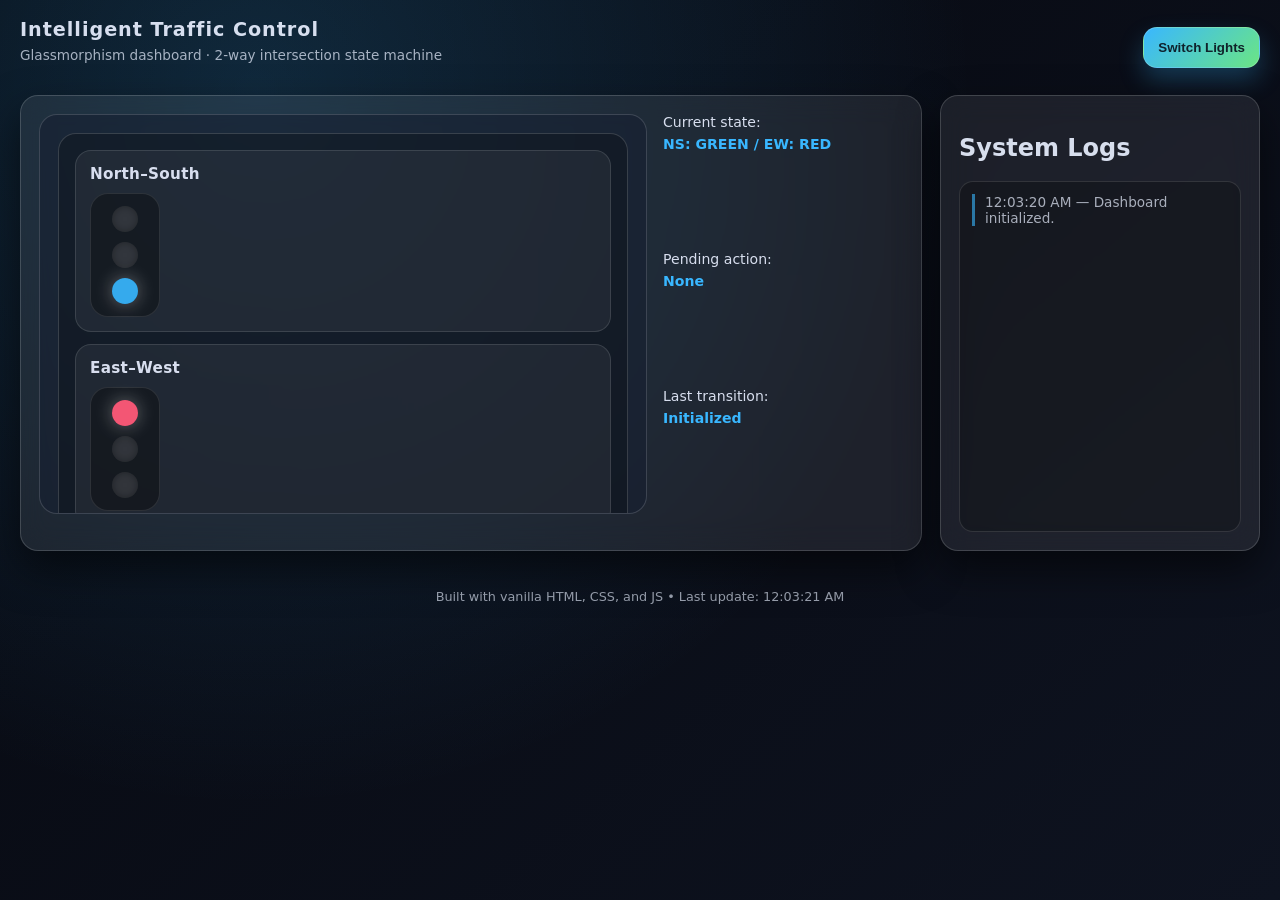
==== index.html @ 27a8934f "MADE CHANGES TO THE FILES AND SEPERATED THE CODE INTO DIFFERENT FILES FOR BETTER ORGANIZATION AND MA" ====
<!DOCTYPE html>
<html lang="en">
<head>
  <meta charset="UTF-8" />
  <meta name="viewport" content="width=device-width, initial-scale=1.0" />
  <title>Intelligent Traffic Control Dashboard</title>
  <link rel="stylesheet" href="styles.css" />
</head>
<body>
  <header>
    <div>
      <h1>Intelligent Traffic Control</h1>
      <p class="subtitle">Glassmorphism dashboard · 2-way intersection state machine</p>
    </div>
    <button class="btn btn-primary" id="btnSwitch">Switch Lights</button>
  </header>

  <main>
    <section class="card sim">
      <div class="dashboard">
        <div class="simulation">
          <div class="sim-canvas" aria-label="Visual simulation">
            <div class="lights" id="lights">
              <div class="light-group" aria-label="North-South signal">
                <h3>North–South</h3>
                <div class="traffic-light" data-direction="ns">
                  <div class="lamp red" data-light="red"></div>
                  <div class="lamp yellow" data-light="yellow"></div>
                  <div class="lamp green" data-light="green"></div>
                </div>
              </div>
              <div class="light-group" aria-label="East-West signal">
                <h3>East–West</h3>
                <div class="traffic-light" data-direction="ew">
                  <div class="lamp red" data-light="red"></div>
                  <div class="lamp yellow" data-light="yellow"></div>
                  <div class="lamp green" data-light="green"></div>
                </div>
              </div>
            </div>
          </div>

          <div class="control-panel" aria-label="Simulation controls">
            <div class="status">
              <span>Current state:</span>
              <span class="value" id="currentState">Initializing…</span>
            </div>
            <div class="status">
              <span>Pending action:</span>
              <span class="value" id="pendingState">None</span>
            </div>
            <div class="status">
              <span>Last transition:</span>
              <span class="value" id="lastTransition">—</span>
            </div>
          </div>
        </div>
      </div>
    </section>

    <section class="card logs">
      <h2>System Logs</h2>
      <div class="logs">
        <ol class="log-list" id="logList" aria-label="System log"></ol>
      </div>
    </section>
  </main>

  <footer>
    Built with vanilla HTML, CSS, and JS • Last update: <span id="footerTime"></span>
  </footer>

  <script src="script.js" defer></script>
</body>
</html>
---- styles.css ----
:root {
  --bg1: #06080f;
  --bg2: #0e1320;
  --card: rgba(255, 255, 255, 0.08);
  --card-strong: rgba(255, 255, 255, 0.12);
  --border: rgba(255, 255, 255, 0.16);
  --text: rgba(232, 239, 255, 0.92);
  --muted: rgba(232, 239, 255, 0.7);
  --accent: #39b7ff;
  --warn: #ffb470;
  --danger: #ff5a7a;
  --radius: 18px;
  --shadow: 0 18px 40px rgba(0, 0, 0, 0.55);
  font-family: system-ui, -apple-system, BlinkMacSystemFont, "Segoe UI", sans-serif;
}

* {
  box-sizing: border-box;
}

body {
  margin: 0;
  min-height: 100vh;
  color: var(--text);
  background: radial-gradient(circle at 20% 10%, rgba(57, 183, 255, 0.18), transparent 55%),
    linear-gradient(140deg, var(--bg1), var(--bg2));
  overflow-x: hidden;
}

header {
  padding: 18px 20px;
  display: flex;
  align-items: center;
  justify-content: space-between;
  gap: 14px;
}

header h1 {
  margin: 0;
  font-size: 1.2rem;
  letter-spacing: 0.05em;
}

header .subtitle {
  font-size: 0.85rem;
  color: var(--muted);
  margin-top: 6px;
}

main {
  display: grid;
  grid-template-columns: 1fr 320px;
  gap: 18px;
  padding: 0 20px 20px;
}

.card {
  background: var(--card);
  border: 1px solid var(--border);
  border-radius: var(--radius);
  padding: 18px;
  backdrop-filter: blur(15px);
  box-shadow: var(--shadow);
  overflow: hidden;
}

.dashboard {
  display: grid;
  grid-template-rows: auto 1fr;
  gap: 18px;
}

.simulation {
  position: relative;
  display: grid;
  grid-template-columns: 1fr 240px;
  gap: 16px;
}

.sim-canvas {
  position: relative;
  border-radius: var(--radius);
  background: rgba(20, 30, 48, 0.55);
  border: 1px solid rgba(255, 255, 255, 0.16);
  height: 400px;
  overflow: hidden;
  display: grid;
  place-items: center;
  padding: 18px;
}

.control-panel {
  display: grid;
  gap: 12px;
}

.control-panel h2 {
  margin: 0 0 8px;
  font-size: 1rem;
}

.btn {
  display: inline-flex;
  align-items: center;
  justify-content: center;
  padding: 12px 14px;
  border-radius: 14px;
  border: 1px solid rgba(255, 255, 255, 0.16);
  background: rgba(255, 255, 255, 0.06);
  color: var(--text);
  cursor: pointer;
  font-weight: 600;
  transition: transform 120ms ease, background 140ms ease;
}

.btn:hover {
  background: rgba(255, 255, 255, 0.12);
  transform: translateY(-1px);
}

.btn-primary {
  background: linear-gradient(135deg, var(--accent), #6be584);
  border: 1px solid rgba(255, 255, 255, 0.18);
  color: rgba(10, 20, 30, 0.92);
  box-shadow: 0 12px 24px rgba(57, 183, 255, 0.25);
}

.status {
  display: flex;
  flex-direction: column;
  gap: 6px;
}

.status span {
  font-size: 0.88rem;
}

.status .value {
  font-weight: 700;
  color: var(--accent);
}

.lights {
  width: 100%;
  height: 100%;
  display: grid;
  grid-template-columns: 1fr;
  grid-template-rows: 1fr 1fr;
  gap: 12px;
  padding: 16px;
  border-radius: var(--radius);
  border: 1px solid rgba(255, 255, 255, 0.16);
  background: rgba(0, 0, 0, 0.24);
}

.light-group {
  display: flex;
  flex-direction: column;
  gap: 10px;
  padding: 14px;
  border-radius: 16px;
  background: rgba(255, 255, 255, 0.06);
  border: 1px solid rgba(255, 255, 255, 0.12);
}

.light-group h3 {
  margin: 0;
  font-size: 0.95rem;
  letter-spacing: 0.02em;
  color: var(--text);
}

.traffic-light {
  width: 70px;
  padding: 12px;
  border-radius: 18px;
  background: rgba(0, 0, 0, 0.34);
  border: 1px solid rgba(255, 255, 255, 0.1);
  display: grid;
  gap: 10px;
  justify-items: center;
}

.lamp {
  width: 26px;
  height: 26px;
  border-radius: 50%;
  background: rgba(255, 255, 255, 0.12);
  box-shadow: inset 0 0 8px rgba(0, 0, 0, 0.35);
  transition: background 180ms ease, box-shadow 180ms ease;
}

.lamp.active {
  box-shadow: 0 0 18px rgba(255, 255, 255, 0.35);
}

.lamp.red.active {
  background: rgba(255, 90, 122, 0.95);
}

.lamp.yellow.active {
  background: rgba(255, 204, 87, 0.92);
}

.lamp.green.active {
  background: rgba(57, 183, 255, 0.92);
}

.logs {
  display: flex;
  flex-direction: column;
  height: 100%;
}

.log-list {
  margin: 0;
  padding: 12px;
  list-style: none;
  overflow-y: auto;
  border-radius: 14px;
  background: rgba(0, 0, 0, 0.25);
  border: 1px solid rgba(255, 255, 255, 0.12);
  flex: 1;
}

.log-item {
  margin: 0 0 8px;
  font-size: 0.85rem;
  color: var(--muted);
  border-left: 3px solid rgba(57, 183, 255, 0.6);
  padding-left: 10px;
}

footer {
  padding: 18px 20px;
  text-align: center;
  font-size: 0.8rem;
  color: rgba(232, 239, 255, 0.65);
}

@media (max-width: 768px) {
  main {
    grid-template-columns: 1fr;
  }

  .simulation {
    grid-template-columns: 1fr;
  }

  .card.logs {
    order: 2;
  }

  .card.sim {
    order: 1;
  }

  .control-panel {
    grid-template-columns: 1fr 1fr;
    gap: 10px;
  }

  .lights {
    grid-template-columns: 1fr;
  }

  .simulation {
    display: grid;
    grid-template-rows: auto auto;
  }

  .logs {
    margin-top: 16px;
  }
}
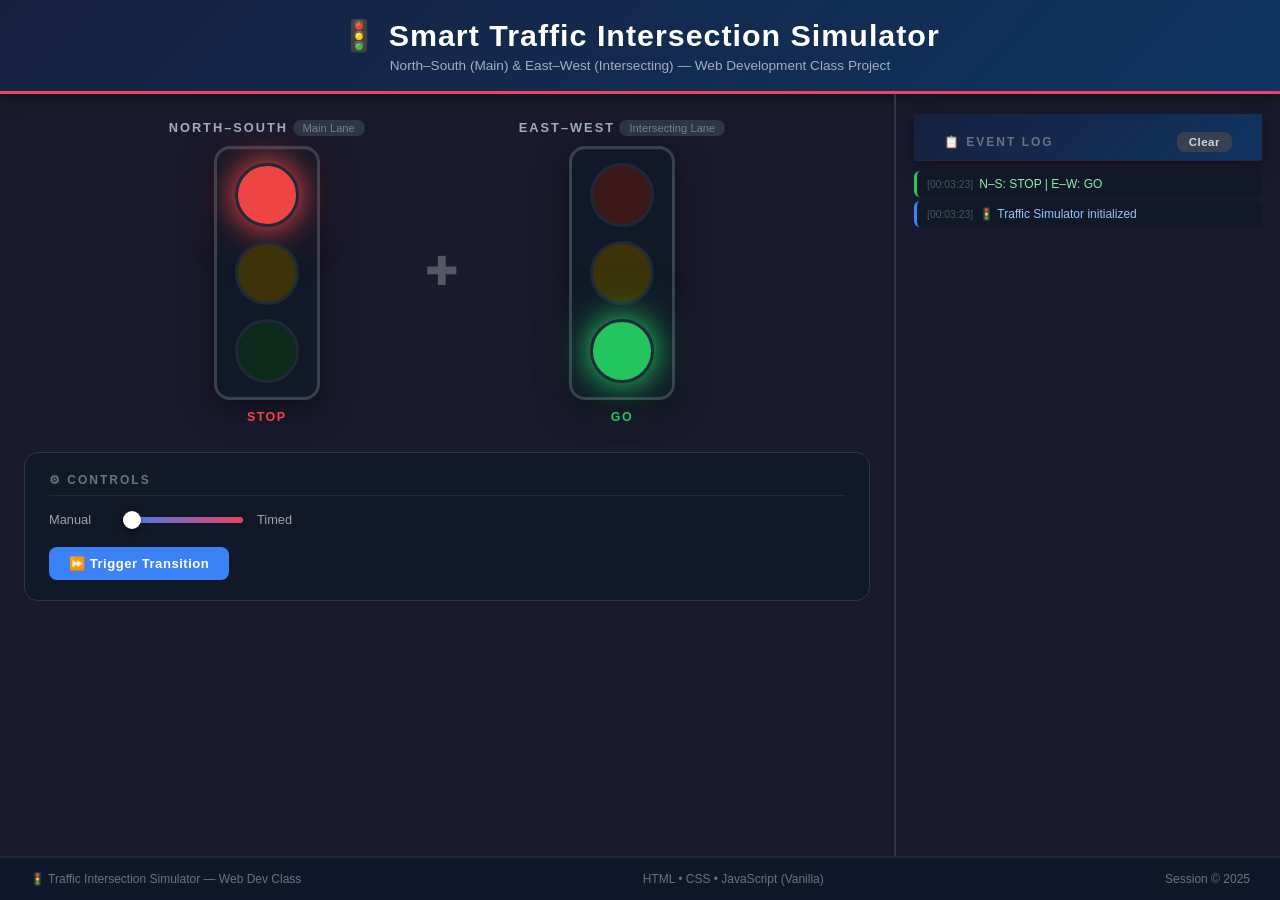
==== commit 45734d20: "Changed my mind and inserted your given code to modify" ====
--- a/index.html
+++ b/index.html
@@ -3,73 +3,115 @@
 <head>
   <meta charset="UTF-8" />
   <meta name="viewport" content="width=device-width, initial-scale=1.0" />
-  <title>Intelligent Traffic Control Dashboard</title>
-  <link rel="stylesheet" href="styles.css" />
+  <title>Smart Traffic Intersection Simulator</title>
+  <link rel="stylesheet" href="style.css" />
 </head>
 <body>
+
+  <!-- ===== HEADER ===== -->
   <header>
-    <div>
-      <h1>Intelligent Traffic Control</h1>
-      <p class="subtitle">Glassmorphism dashboard · 2-way intersection state machine</p>
-    </div>
-    <button class="btn btn-primary" id="btnSwitch">Switch Lights</button>
+    <h1>🚦 Smart Traffic Intersection Simulator</h1>
+    <p>North–South (Main) &amp; East–West (Intersecting) — Web Development Class Project</p>
   </header>
 
-  <main>
-    <section class="card sim">
-      <div class="dashboard">
-        <div class="simulation">
-          <div class="sim-canvas" aria-label="Visual simulation">
-            <div class="lights" id="lights">
-              <div class="light-group" aria-label="North-South signal">
-                <h3>North–South</h3>
-                <div class="traffic-light" data-direction="ns">
-                  <div class="lamp red" data-light="red"></div>
-                  <div class="lamp yellow" data-light="yellow"></div>
-                  <div class="lamp green" data-light="green"></div>
-                </div>
-              </div>
-              <div class="light-group" aria-label="East-West signal">
-                <h3>East–West</h3>
-                <div class="traffic-light" data-direction="ew">
-                  <div class="lamp red" data-light="red"></div>
-                  <div class="lamp yellow" data-light="yellow"></div>
-                  <div class="lamp green" data-light="green"></div>
-                </div>
-              </div>
-            </div>
+  <!-- ===== MAIN CONTENT ===== -->
+  <main class="main-content">
+
+    <!-- LEFT: Simulation Panel (70%) -->
+    <section class="simulation-panel">
+
+      <!-- Traffic Lights -->
+      <section class="intersection-container">
+
+        <!-- North–South Light -->
+        <figure class="traffic-light-unit">
+          <figcaption>
+            <span class="lane-label">North–South</span>
+            <span class="lane-badge">Main Lane</span>
+          </figcaption>
+          <div class="traffic-light" id="ns-light">
+            <div class="light red"    id="ns-red"></div>
+            <div class="light yellow" id="ns-yellow"></div>
+            <div class="light green"  id="ns-green"></div>
           </div>
+          <span class="state-text" id="ns-state-text">STOP</span>
+        </figure>
 
-          <div class="control-panel" aria-label="Simulation controls">
-            <div class="status">
-              <span>Current state:</span>
-              <span class="value" id="currentState">Initializing…</span>
-            </div>
-            <div class="status">
-              <span>Pending action:</span>
-              <span class="value" id="pendingState">None</span>
-            </div>
-            <div class="status">
-              <span>Last transition:</span>
-              <span class="value" id="lastTransition">—</span>
-            </div>
+        <!-- Intersection Icon -->
+        <span class="intersection-icon" aria-hidden="true">✚</span>
+
+        <!-- East–West Light -->
+        <figure class="traffic-light-unit">
+          <figcaption>
+            <span class="lane-label">East–West</span>
+            <span class="lane-badge">Intersecting Lane</span>
+          </figcaption>
+          <div class="traffic-light" id="ew-light">
+            <div class="light red"    id="ew-red"></div>
+            <div class="light yellow" id="ew-yellow"></div>
+            <div class="light green"  id="ew-green"></div>
           </div>
-        </div>
-      </div>
-    </section>
+          <span class="state-text" id="ew-state-text">GO</span>
+        </figure>
 
-    <section class="card logs">
-      <h2>System Logs</h2>
-      <div class="logs">
-        <ol class="log-list" id="logList" aria-label="System log"></ol>
-      </div>
-    </section>
-  </main>
+      </section><!-- /intersection-container -->
 
+      <!-- Controls Panel -->
+      <section class="controls-panel">
+        <h3>⚙ Controls</h3>
+
+        <!-- Mode Toggle Slider -->
+        <fieldset class="mode-toggle-row">
+          <legend class="visually-hidden">Operating mode</legend>
+          <span class="mode-label" id="label-manual">Manual</span>
+          <input type="range" class="mode-slider" id="mode-slider" min="0" max="1" step="1" value="0" aria-label="Switch between manual and timed mode" />
+          <span class="mode-label" id="label-timed">Timed</span>
+        </fieldset>
+
+        <!-- Manual Controls -->
+        <fieldset class="control-group" id="manual-controls">
+          <legend class="visually-hidden">Manual controls</legend>
+          <button class="btn btn-primary" id="btn-transition">
+            ⏩ Trigger Transition
+          </button>
+        </fieldset>
+
+        <!-- Timed Controls -->
+        <fieldset class="control-group hidden" id="timed-controls">
+          <legend class="visually-hidden">Timed controls</legend>
+          <div class="timed-input-group">
+            <label for="ns-time">N–S Go Time (sec)</label>
+            <input type="text" id="ns-time" value="10" placeholder="e.g. 10" />
+          </div>
+          <div class="timed-input-group">
+            <label for="ew-time">E–W Go Time (sec)</label>
+            <input type="text" id="ew-time" value="7" placeholder="e.g. 7" />
+          </div>
+          <button class="btn btn-success" id="btn-start-timed">▶ Start</button>
+          <button class="btn btn-danger"  id="btn-stop-timed">■ Stop</button>
+        </fieldset>
+
+      </section><!-- /controls-panel -->
+    </section><!-- /simulation-panel -->
+
+    <!-- RIGHT: Log Panel (30%) -->
+    <aside class="log-panel">
+      <header class="log-header">
+        <h3>📋 Event Log</h3>
+        <button class="btn btn-secondary btn-sm" id="btn-clear-log">Clear</button>
+      </header>
+      <div id="log-container"></div>
+    </aside>
+
+  </main><!-- /main-content -->
+
+  <!-- ===== FOOTER ===== -->
   <footer>
-    Built with vanilla HTML, CSS, and JS • Last update: <span id="footerTime"></span>
+    <span>🚦 Traffic Intersection Simulator — Web Dev Class</span>
+    <span>HTML &bull; CSS &bull; JavaScript (Vanilla)</span>
+    <span>Session &copy; 2025</span>
   </footer>
 
-  <script src="script.js" defer></script>
+  <script src="script.js"></script>
 </body>
 </html>
--- a/style.css
+++ b/style.css
@@ -0,0 +1,392 @@
+/* ============================================================
+   style.css — Smart Traffic Intersection Simulator
+   Web Development Class — Session 1 Scaffold
+   ============================================================ */
+
+/* ─── RESET & BASE ─────────────────────────────────────────── */
+* {
+  box-sizing: border-box;
+  margin: 0;
+  padding: 0;
+}
+
+body {
+  font-family: 'Segoe UI', Tahoma, Geneva, Verdana, sans-serif;
+  background: #1a1a2e;
+  color: #e0e0e0;
+  display: flex;
+  flex-direction: column;
+  min-height: 100vh;
+}
+
+/* ─── HEADER ────────────────────────────────────────────────── */
+header {
+  background: linear-gradient(135deg, #16213e, #0f3460);
+  padding: 18px 30px;
+  text-align: center;
+  border-bottom: 3px solid #e94560;
+  box-shadow: 0 4px 15px rgba(0, 0, 0, 0.4);
+}
+
+header h1 {
+  font-size: 1.9rem;
+  font-weight: 700;
+  color: #ffffff;
+  letter-spacing: 1px;
+}
+
+header p {
+  font-size: 0.85rem;
+  color: #a0aec0;
+  margin-top: 4px;
+}
+
+/* ─── MAIN LAYOUT ───────────────────────────────────────────── */
+.main-content {
+  display: flex;
+  flex: 1;
+  overflow: hidden;
+}
+
+/* ─── LEFT PANEL — Simulation (70%) ────────────────────────── */
+.simulation-panel {
+  width: 70%;
+  padding: 24px;
+  display: flex;
+  flex-direction: column;
+  align-items: center;
+  gap: 28px;
+  border-right: 2px solid #2d3748;
+}
+
+/* ─── INTERSECTION LAYOUT ───────────────────────────────────── */
+.intersection-container {
+  display: flex;
+  gap: 60px;
+  align-items: center;
+  justify-content: center;
+  flex-wrap: wrap;
+}
+
+.intersection-icon {
+  font-size: 2.5rem;
+  opacity: 0.3;
+  user-select: none;
+}
+
+/* ─── TRAFFIC LIGHT UNIT ────────────────────────────────────── */
+.traffic-light-unit {
+  display: flex;
+  flex-direction: column;
+  align-items: center;
+  gap: 10px;
+}
+
+.lane-label {
+  font-size: 0.8rem;
+  font-weight: 600;
+  text-transform: uppercase;
+  letter-spacing: 2px;
+  color: #a0aec0;
+}
+
+.lane-badge {
+  font-size: 0.7rem;
+  background: #2d3748;
+  padding: 2px 10px;
+  border-radius: 20px;
+  color: #718096;
+  margin-top: -6px;
+}
+
+/* The light housing */
+.traffic-light {
+  background: #111827;
+  border: 3px solid #374151;
+  border-radius: 16px;
+  padding: 14px 18px;
+  display: flex;
+  flex-direction: column;
+  gap: 14px;
+  box-shadow:
+    0 8px 30px rgba(0, 0, 0, 0.5),
+    inset 0 1px 0 rgba(255, 255, 255, 0.05);
+}
+
+/* Individual bulbs */
+.light {
+  width: 64px;
+  height: 64px;
+  border-radius: 50%;
+  border: 3px solid #1f2937;
+  transition: background-color 0.35s ease, box-shadow 0.35s ease;
+}
+
+/* ── Dimmed (off) states ── */
+.light.red    { background: #3d1a1a; }
+.light.yellow { background: #3d320a; }
+.light.green  { background: #0d2b1a; }
+
+/* ── Active (glowing) states ── */
+.light.red.active {
+  background: #ef4444;
+  box-shadow: 0 0 28px #ef4444, 0 0 60px rgba(239, 68, 68, 0.4);
+}
+.light.yellow.active {
+  background: #eab308;
+  box-shadow: 0 0 28px #eab308, 0 0 60px rgba(234, 179, 8, 0.4);
+}
+.light.green.active {
+  background: #22c55e;
+  box-shadow: 0 0 28px #22c55e, 0 0 60px rgba(34, 197, 94, 0.4);
+}
+
+/* State label below each light */
+.state-text {
+  font-size: 0.78rem;
+  font-weight: 600;
+  text-transform: uppercase;
+  letter-spacing: 1.5px;
+  color: #9ca3af;
+  text-align: center;
+}
+
+/* ─── CONTROLS PANEL ────────────────────────────────────────── */
+.controls-panel {
+  width: 100%;
+  background: #111827;
+  border: 1px solid #2d3748;
+  border-radius: 14px;
+  padding: 20px 24px;
+}
+
+.controls-panel h3 {
+  font-size: 0.75rem;
+  text-transform: uppercase;
+  letter-spacing: 2px;
+  color: #6b7280;
+  margin-bottom: 16px;
+  border-bottom: 1px solid #1f2937;
+  padding-bottom: 8px;
+}
+
+/* ── Mode Slider Row ── */
+.mode-toggle-row {
+  display: flex;
+  align-items: center;
+  gap: 14px;
+  margin-bottom: 20px;
+}
+
+.mode-label {
+  font-size: 0.8rem;
+  color: #9ca3af;
+  min-width: 60px;
+}
+
+.mode-label.active-label {
+  color: #e94560;
+  font-weight: 700;
+}
+
+input[type="range"].mode-slider {
+  -webkit-appearance: none;
+  width: 120px;
+  height: 6px;
+  border-radius: 3px;
+  background: linear-gradient(to right, #3b82f6, #e94560);
+  outline: none;
+  cursor: pointer;
+}
+
+input[type="range"].mode-slider::-webkit-slider-thumb {
+  -webkit-appearance: none;
+  width: 18px;
+  height: 18px;
+  border-radius: 50%;
+  background: #ffffff;
+  box-shadow: 0 2px 6px rgba(0, 0, 0, 0.4);
+  transition: transform 0.2s;
+}
+
+input[type="range"].mode-slider::-webkit-slider-thumb:hover {
+  transform: scale(1.2);
+}
+
+/* ── Control Groups ── */
+.control-group {
+  display: flex;
+  gap: 12px;
+  align-items: center;
+  flex-wrap: wrap;
+}
+
+/* ── Timed Input Fields ── */
+.timed-input-group {
+  display: flex;
+  flex-direction: column;
+  gap: 4px;
+}
+
+.timed-input-group label {
+  font-size: 0.7rem;
+  color: #6b7280;
+  text-transform: uppercase;
+  letter-spacing: 1px;
+}
+
+.timed-input-group input[type="text"] {
+  width: 120px;
+  padding: 7px 10px;
+  background: #1f2937;
+  border: 1px solid #374151;
+  border-radius: 8px;
+  color: #e5e7eb;
+  font-size: 0.82rem;
+  outline: none;
+  transition: border-color 0.2s;
+}
+
+.timed-input-group input[type="text"]:focus {
+  border-color: #3b82f6;
+}
+
+/* ─── UTILITY ────────────────────────────────────────────────── */
+.hidden {
+  display: none !important;
+}
+
+.visually-hidden {
+  position: absolute;
+  width: 1px;
+  height: 1px;
+  padding: 0;
+  margin: -1px;
+  overflow: hidden;
+  clip: rect(0, 0, 0, 0);
+  white-space: nowrap;
+  border: 0;
+}
+
+/* Reset fieldset for consistent layout */
+fieldset {
+  border: none;
+  padding: 0;
+  margin: 0;
+  min-width: 0;
+}
+
+/* ─── BUTTONS ────────────────────────────────────────────────── */
+.btn {
+  padding: 9px 20px;
+  border: none;
+  border-radius: 8px;
+  font-size: 0.82rem;
+  font-weight: 600;
+  cursor: pointer;
+  letter-spacing: 0.5px;
+  transition: transform 0.15s, box-shadow 0.15s, opacity 0.15s;
+}
+
+.btn:hover {
+  transform: translateY(-1px);
+  box-shadow: 0 4px 12px rgba(0, 0, 0, 0.3);
+}
+
+.btn:active {
+  transform: translateY(0);
+}
+
+.btn:disabled {
+  opacity: 0.4;
+  cursor: not-allowed;
+  transform: none;
+}
+
+.btn-primary   { background: #3b82f6; color: #ffffff; }
+.btn-warning   { background: #f59e0b; color: #111111; }
+.btn-danger    { background: #ef4444; color: #ffffff; }
+.btn-success   { background: #22c55e; color: #111111; }
+.btn-secondary { background: #374151; color: #d1d5db; }
+
+.btn-sm {
+  padding: 4px 12px;
+  font-size: 0.72rem;
+}
+
+/* ─── RIGHT PANEL — Log (30%) ────────────────────────────────── */
+.log-panel {
+  width: 30%;
+  padding: 20px 18px;
+  display: flex;
+  flex-direction: column;
+  gap: 10px;
+}
+
+.log-header {
+  display: flex;
+  align-items: center;
+  justify-content: space-between;
+  border-bottom: 1px solid #1f2937;
+  padding-bottom: 8px;
+}
+
+.log-header h3 {
+  font-size: 0.75rem;
+  text-transform: uppercase;
+  letter-spacing: 2px;
+  color: #6b7280;
+}
+
+#log-container {
+  flex: 1;
+  overflow-y: auto;
+  display: flex;
+  flex-direction: column;
+  gap: 4px;
+  max-height: 420px;
+}
+
+/* Individual log entries */
+.log-entry {
+  font-size: 0.75rem;
+  padding: 6px 10px;
+  border-radius: 6px;
+  border-left: 3px solid transparent;
+  background: #111827;
+  color: #9ca3af;
+  word-break: break-word;
+}
+
+.log-entry .log-time {
+  color: #4b5563;
+  font-size: 0.65rem;
+  margin-right: 6px;
+}
+
+/* Log entry color types */
+.log-entry.info    { border-left-color: #3b82f6; color: #93c5fd; }
+.log-entry.success { border-left-color: #22c55e; color: #86efac; }
+.log-entry.warning { border-left-color: #f59e0b; color: #fde68a; }
+.log-entry.danger  { border-left-color: #ef4444; color: #fca5a5; }
+
+/* ─── FOOTER ─────────────────────────────────────────────────── */
+footer {
+  background: #0f172a;
+  border-top: 2px solid #1e293b;
+  padding: 14px 30px;
+  display: flex;
+  justify-content: space-between;
+  align-items: center;
+  font-size: 0.75rem;
+  color: #4b5563;
+}
+
+footer span {
+  color: #6b7280;
+}
+
+/* ─── SCROLLBAR ──────────────────────────────────────────────── */
+::-webkit-scrollbar          { width: 5px; }
+::-webkit-scrollbar-track    { background: #111827; }
+::-webkit-scrollbar-thumb    { background: #374151; border-radius: 3px; }
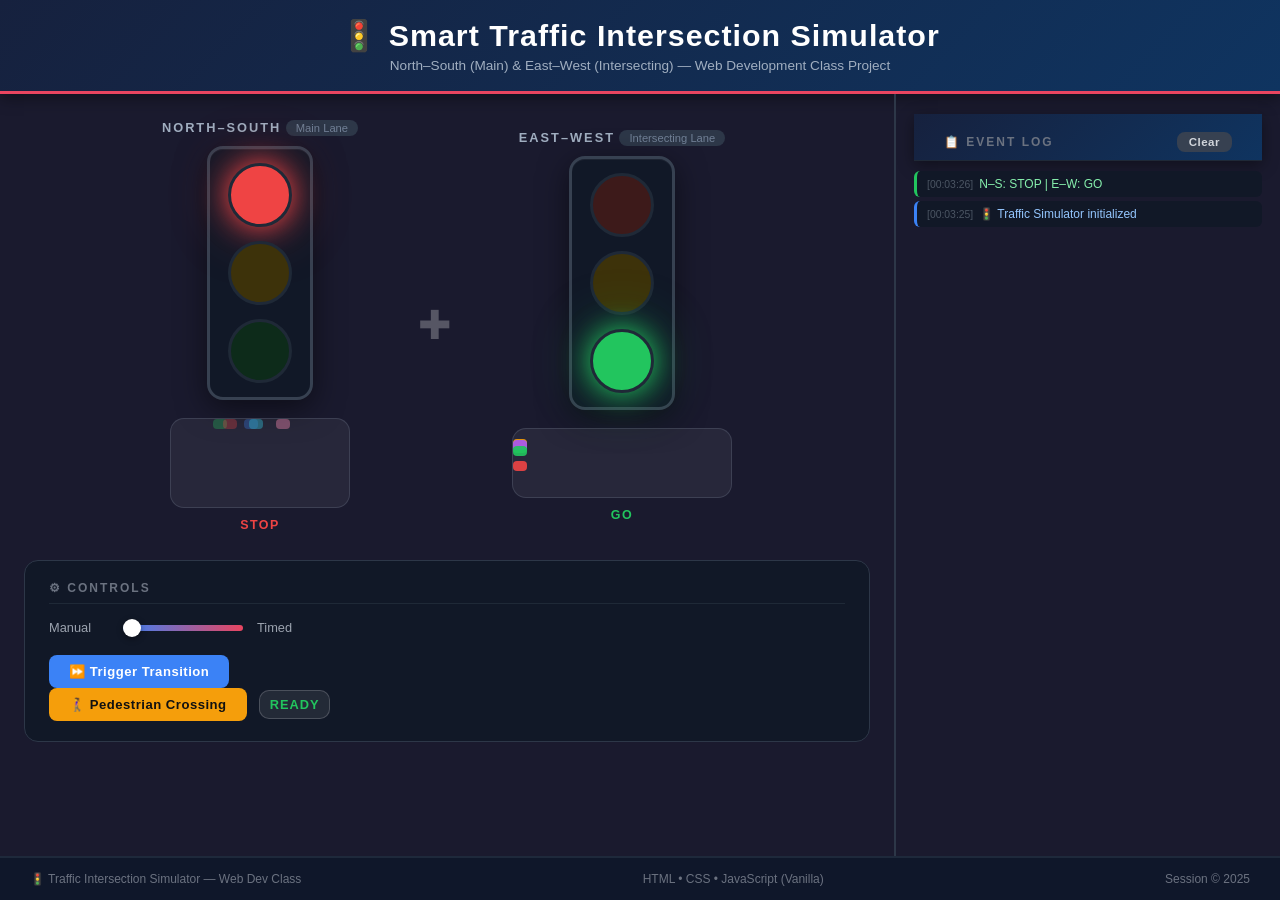
==== commit 06ac89c8: "added pedestrian feature that can make the pedestrian click a button in order to cross the intersect" ====
--- a/index.html
+++ b/index.html
@@ -34,6 +34,11 @@
             <div class="light yellow" id="ns-yellow"></div>
             <div class="light green"  id="ns-green"></div>
           </div>
+
+          <div class="road" id="ns-road">
+            <div class="particles vertical"></div>
+          </div>
+
           <span class="state-text" id="ns-state-text">STOP</span>
         </figure>
 
@@ -51,6 +56,11 @@
             <div class="light yellow" id="ew-yellow"></div>
             <div class="light green"  id="ew-green"></div>
           </div>
+
+          <div class="road" id="ew-road">
+            <div class="particles horizontal"></div>
+          </div>
+
           <span class="state-text" id="ew-state-text">GO</span>
         </figure>
 
@@ -74,6 +84,15 @@
           <button class="btn btn-primary" id="btn-transition">
             ⏩ Trigger Transition
           </button>
+        </fieldset>
+
+        <!-- Pedestrian Crossing -->
+        <fieldset class="control-group pedestrian-group">
+          <legend class="visually-hidden">Pedestrian crossing</legend>
+          <button class="btn btn-warning" id="btn-pedestrian">
+            🚶‍♀️ Pedestrian Crossing
+          </button>
+          <span id="pedestrian-status" class="pedestrian-status">READY</span>
         </fieldset>
 
         <!-- Timed Controls -->
--- a/style.css
+++ b/style.css
@@ -88,6 +88,78 @@
   text-transform: uppercase;
   letter-spacing: 2px;
   color: #a0aec0;
+}
+
+/* ---------- Road / Traffic Particles ---------- */
+.road {
+  position: relative;
+  width: 180px;
+  height: 90px;
+  margin-top: 8px;
+  border-radius: 14px;
+  background: rgba(255, 255, 255, 0.06);
+  border: 1px solid rgba(148, 163, 184, 0.2);
+  overflow: hidden;
+}
+
+.road#ew-road {
+  width: 220px;
+  height: 70px;
+}
+
+.particles {
+  position: relative;
+  width: 100%;
+  height: 100%;
+}
+
+.particle {
+  position: absolute;
+  width: 14px;
+  height: 10px;
+  border-radius: 4px;
+  opacity: 0.85;
+  animation-iteration-count: infinite;
+  animation-timing-function: linear;
+}
+
+.particles.horizontal .particle {
+  top: 50%;
+  transform: translateY(-50%);
+  animation-name: drive-right;
+}
+
+.particles.vertical .particle {
+  left: 50%;
+  transform: translateX(-50%);
+  animation-name: drive-down;
+}
+
+.particles.go .particle {
+  animation-duration: var(--speed, 3s);
+  animation-play-state: running;
+  opacity: 0.9;
+}
+
+.particles.warning .particle {
+  animation-duration: var(--speed, 5s);
+  animation-play-state: running;
+  opacity: 0.6;
+}
+
+.particles.stop .particle {
+  animation-play-state: paused;
+  opacity: 0.3;
+}
+
+@keyframes drive-right {
+  0% { left: -20px; }
+  100% { left: 110%; }
+}
+
+@keyframes drive-down {
+  0% { top: -20px; }
+  100% { top: 110%; }
 }
 
 .lane-badge {
@@ -314,6 +386,17 @@
   font-size: 0.72rem;
 }
 
+.pedestrian-status {
+  font-size: 0.8rem;
+  font-weight: 700;
+  letter-spacing: 1px;
+  padding: 6px 10px;
+  border-radius: 10px;
+  background: rgba(255, 255, 255, 0.08);
+  color: #22c55e;
+  border: 1px solid rgba(255, 255, 255, 0.18);
+}
+
 /* ─── RIGHT PANEL — Log (30%) ────────────────────────────────── */
 .log-panel {
   width: 30%;
